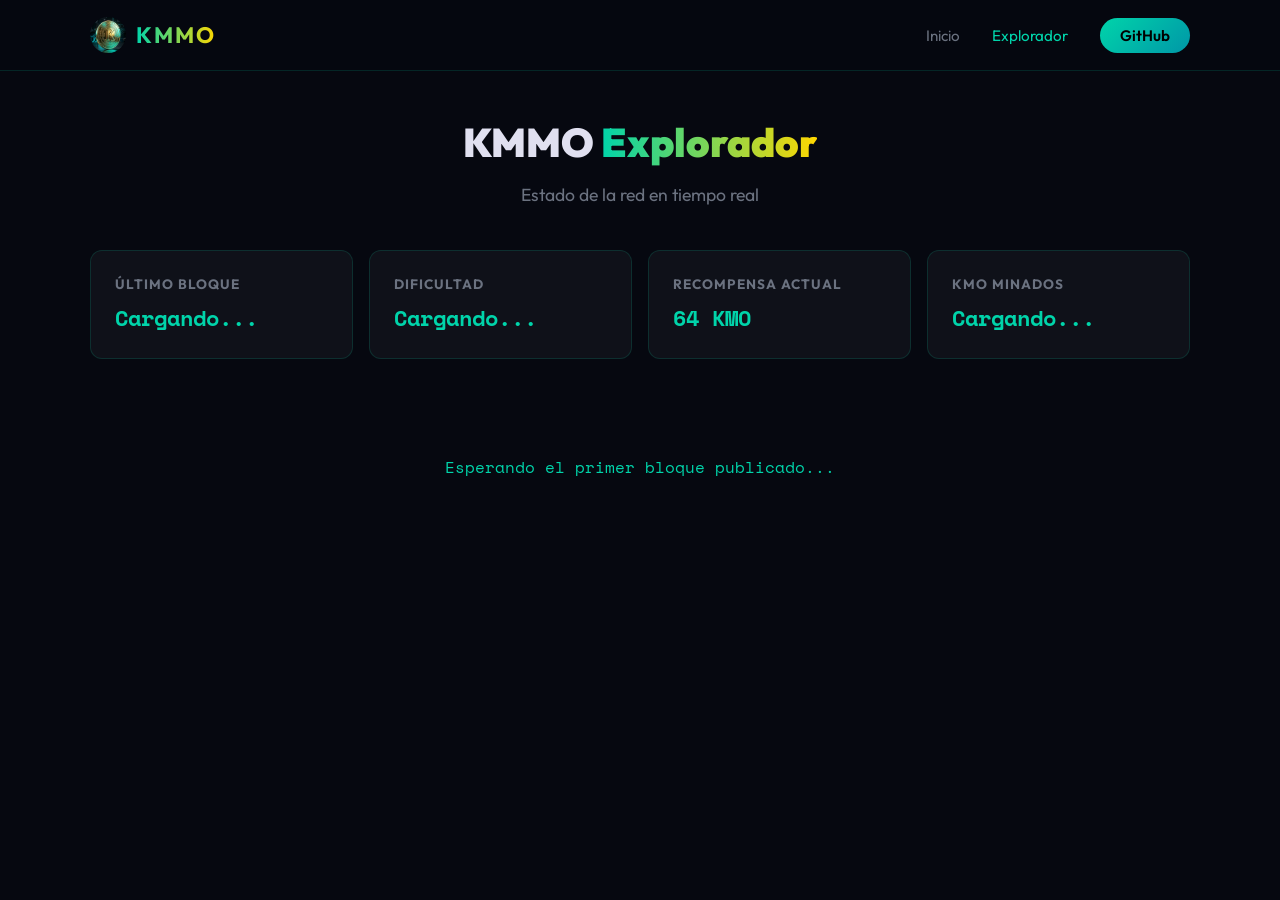
==== explorer.html @ eea8142f "Add Explorer Page" ====
<!DOCTYPE html>
<html lang="es">
<head>
  <meta charset="UTF-8" />
  <meta name="viewport" content="width=device-width, initial-scale=1.0" />
  <title>KMMO Explorer</title>
  <meta name="description" content="Explorador de bloques de KMMO - Red 100% Anónima" />
  <link rel="icon" type="image/jpg" href="logo.jpg" />
  <link rel="preconnect" href="https://fonts.googleapis.com" />
  <link href="https://fonts.googleapis.com/css2?family=Outfit:wght@300;400;600;700;900&family=Space+Mono:wght@400;700&display=swap" rel="stylesheet" />
  <link rel="stylesheet" href="style.css" />
  <style>
    /* Estilos específicos del explorador */
    #explorer-header {
      padding: 120px 2rem 40px;
      text-align: center;
      background: var(--bg);
    }
    .explorer-stats {
      display: grid;
      grid-template-columns: repeat(auto-fit, minmax(200px, 1fr));
      gap: 1rem;
      max-width: 1100px;
      margin: 0 auto 3rem;
    }
    .stat-box {
      background: var(--card);
      border: 1px solid var(--border);
      padding: 1.5rem;
      border-radius: 12px;
    }
    .stat-box h4 {
      color: var(--muted);
      font-size: 0.85rem;
      margin-bottom: 0.5rem;
      text-transform: uppercase;
      letter-spacing: 1px;
    }
    .stat-box .value {
      font-family: 'Space Mono', monospace;
      font-size: 1.4rem;
      font-weight: 700;
      color: var(--teal);
    }
    
    .blocks-container {
      max-width: 1100px;
      margin: 0 auto 5rem;
      padding: 0 2rem;
    }
    .blocks-table {
      width: 100%;
      border-collapse: separate;
      border-spacing: 0 8px;
    }
    .blocks-table th {
      text-align: left;
      padding: 0 1rem 1rem;
      color: var(--muted);
      font-size: 0.85rem;
      text-transform: uppercase;
      letter-spacing: 1px;
      border-bottom: none;
    }
    .blocks-table td {
      padding: 1rem;
      background: var(--card);
      border-top: 1px solid var(--border);
      border-bottom: 1px solid var(--border);
    }
    .blocks-table tr td:first-child {
      border-left: 1px solid var(--border);
      border-top-left-radius: 8px;
      border-bottom-left-radius: 8px;
    }
    .blocks-table tr td:last-child {
      border-right: 1px solid var(--border);
      border-top-right-radius: 8px;
      border-bottom-right-radius: 8px;
    }
    .blocks-table tr:hover td {
      background: rgba(0,212,170,0.05);
      border-color: var(--teal);
    }
    .hash-link {
      color: var(--gold);
      font-family: 'Space Mono', monospace;
      text-decoration: none;
      font-size: 0.9rem;
    }
    .hash-link:hover { text-decoration: underline; }
    .mono { font-family: 'Space Mono', monospace; color: var(--text); font-size: 0.9rem; }
    
    .loading-spinner {
      text-align: center;
      padding: 3rem;
      color: var(--teal);
      font-family: 'Space Mono', monospace;
      animation: pulse 1.5s infinite;
    }
  </style>
</head>
<body>

  <!-- Navbar -->
  <nav id="navbar" class="scrolled">
    <div class="nav-inner">
      <div class="nav-logo">
        <img src="logo.jpg" alt="KMMO Logo" class="nav-coin" />
        <span class="nav-brand">KMMO</span>
      </div>
      <ul class="nav-links">
        <li><a href="index.html">Inicio</a></li>
        <li><a href="#" style="color:var(--teal)">Explorador</a></li>
        <li><a href="https://github.com/kmmo2026/kmmo-core" target="_blank" class="btn-nav">GitHub</a></li>
      </ul>
    </div>
  </nav>

  <!-- Explorer Header -->
  <section id="explorer-header">
    <h1 class="hero-title" style="font-size: 2.5rem; margin-bottom: 1rem;">KMMO <span class="gradient-text">Explorador</span></h1>
    <p class="hero-sub" style="margin: 0 auto;">Estado de la red en tiempo real</p>
  </section>

  <!-- Stats -->
  <div class="explorer-stats">
    <div class="stat-box">
      <h4>Último Bloque</h4>
      <div class="value" id="stat-blocks">Cargando...</div>
    </div>
    <div class="stat-box">
      <h4>Dificultad</h4>
      <div class="value" id="stat-diff">Cargando...</div>
    </div>
    <div class="stat-box">
      <h4>Recompensa Actual</h4>
      <div class="value">64 KMO</div>
    </div>
    <div class="stat-box">
      <h4>KMO Minados</h4>
      <div class="value" id="stat-supply">Cargando...</div>
    </div>
  </div>

  <!-- Blocks List -->
  <div class="blocks-container">
    <div id="loading" class="loading-spinner">Sincronizando con la red KMMO...</div>
    <table class="blocks-table" id="blocks-table" style="display:none;">
      <thead>
        <tr>
          <th>Altura</th>
          <th>Hash</th>
          <th>Transacciones</th>
          <th>Minería (KMO)</th>
          <th>Fecha (UTC)</th>
        </tr>
      </thead>
      <tbody id="blocks-body">
        <!-- Generado con JS -->
      </tbody>
    </table>
  </div>

  <script>
    async function loadExplorerData() {
      try {
        // Añadimos timestamp para evitar caché
        const response = await fetch('data.json?t=' + new Date().getTime());
        if (!response.ok) throw new Error('No data yet');
        const data = await response.json();
        
        // Actualizar estadísticas
        document.getElementById('stat-blocks').innerText = data.network.blocks.toLocaleString();
        document.getElementById('stat-diff').innerText = data.network.difficulty.toFixed(4);
        
        // Calcular supply aproximado basado en la altura del bloque (64 KMO por bloque inicial)
        const supply = data.network.blocks * 64;
        document.getElementById('stat-supply').innerText = supply.toLocaleString() + ' KMO';

        // Actualizar tabla
        const tbody = document.getElementById('blocks-body');
        tbody.innerHTML = '';
        
        data.blocks.forEach(block => {
          const date = new Date(block.time * 1000).toLocaleString('es-ES', { timeZone: 'UTC' });
          const row = document.createElement('tr');
          row.innerHTML = `
            <td class="mono" style="color:var(--teal); font-weight:bold;">${block.height}</td>
            <td><a href="#" class="hash-link" title="${block.hash}">${block.hash.substring(0, 16)}...${block.hash.substring(56)}</a></td>
            <td class="mono">${block.tx_count}</td>
            <td class="mono">64.00</td>
            <td class="mono" style="color:var(--muted)">${date}</td>
          `;
          tbody.appendChild(row);
        });

        document.getElementById('loading').style.display = 'none';
        document.getElementById('blocks-table').style.display = 'table';
      } catch (err) {
        document.getElementById('loading').innerText = 'Esperando el primer bloque publicado...';
        console.error(err);
      }
    }

    // Refrescar cada 10 segundos la página por si hay archivo JSON nuevo
    loadExplorerData();
    setInterval(loadExplorerData, 10000);
  </script>
</body>
</html>
---- style.css ----
* { margin: 0; padding: 0; box-sizing: border-box; }

:root {
  --bg: #060810;
  --bg2: #0c0f1a;
  --teal: #00d4aa;
  --gold: #ffd700;
  --text: #e0e0f0;
  --muted: #6b7280;
  --card: rgba(255,255,255,0.04);
  --border: rgba(0,212,170,0.15);
}

html { scroll-behavior: smooth; }

body {
  font-family: 'Outfit', sans-serif;
  background: var(--bg);
  color: var(--text);
  overflow-x: hidden;
}

#particles {
  position: fixed;
  top: 0; left: 0;
  width: 100%; height: 100%;
  pointer-events: none;
  z-index: 0;
}

/* NAVBAR */
#navbar {
  position: fixed;
  top: 0; left: 0; right: 0;
  z-index: 100;
  padding: 0 2rem;
  transition: background 0.3s;
}
#navbar.scrolled {
  background: rgba(6,8,16,0.92);
  backdrop-filter: blur(12px);
  border-bottom: 1px solid var(--border);
}
.nav-inner {
  max-width: 1100px;
  margin: 0 auto;
  display: flex;
  align-items: center;
  justify-content: space-between;
  height: 70px;
}
.nav-logo {
  display: flex;
  align-items: center;
  gap: 10px;
}
.nav-coin {
  width: 36px;
  height: 36px;
  border-radius: 50%;
  object-fit: cover;
}
.nav-brand {
  font-size: 1.4rem;
  font-weight: 700;
  background: linear-gradient(90deg, var(--teal), var(--gold));
  -webkit-background-clip: text;
  -webkit-text-fill-color: transparent;
  letter-spacing: 2px;
}
.nav-links {
  display: flex;
  align-items: center;
  gap: 2rem;
  list-style: none;
}
.nav-links a {
  color: var(--muted);
  text-decoration: none;
  font-size: 0.95rem;
  transition: color 0.2s;
}
.nav-links a:hover { color: var(--teal); }
.btn-nav {
  background: linear-gradient(135deg, var(--teal), #0097a7);
  color: #000 !important;
  padding: 8px 20px;
  border-radius: 30px;
  font-weight: 600;
  transition: transform 0.2s, box-shadow 0.2s !important;
}
.btn-nav:hover {
  transform: translateY(-2px);
  box-shadow: 0 6px 20px rgba(0,212,170,0.4);
}

/* HERO */
#hero {
  position: relative;
  min-height: 100vh;
  display: flex;
  align-items: center;
  padding: 100px 2rem 60px;
  z-index: 1;
}
.hero-content {
  max-width: 1100px;
  margin: 0 auto;
  display: flex;
  align-items: center;
  gap: 5rem;
}
.coin-wrapper {
  position: relative;
  flex-shrink: 0;
}
.hero-coin {
  width: 340px;
  height: 340px;
  border-radius: 50%;
  object-fit: cover;
  animation: float 4s ease-in-out infinite;
  position: relative;
  z-index: 2;
  filter: drop-shadow(0 0 40px rgba(0,212,170,0.4));
}
.coin-glow {
  position: absolute;
  top: 50%; left: 50%;
  transform: translate(-50%,-50%);
  width: 360px;
  height: 360px;
  border-radius: 50%;
  background: radial-gradient(circle, rgba(0,212,170,0.2) 0%, transparent 70%);
  animation: pulse 4s ease-in-out infinite;
  z-index: 1;
}
@keyframes float {
  0%,100% { transform: translateY(0); }
  50% { transform: translateY(-20px); }
}
@keyframes pulse {
  0%,100% { transform: translate(-50%,-50%) scale(1); opacity: 0.6; }
  50% { transform: translate(-50%,-50%) scale(1.15); opacity: 1; }
}

.hero-badge {
  display: inline-block;
  background: rgba(0,212,170,0.1);
  border: 1px solid var(--border);
  color: var(--teal);
  padding: 6px 16px;
  border-radius: 30px;
  font-size: 0.82rem;
  font-weight: 600;
  letter-spacing: 0.5px;
  margin-bottom: 1.5rem;
}
.hero-title {
  font-size: 3.8rem;
  font-weight: 900;
  line-height: 1.1;
  margin-bottom: 1.2rem;
}
.gradient-text {
  background: linear-gradient(90deg, var(--teal), var(--gold));
  -webkit-background-clip: text;
  -webkit-text-fill-color: transparent;
}
.hero-sub {
  color: var(--muted);
  font-size: 1.1rem;
  line-height: 1.7;
  margin-bottom: 2rem;
  max-width: 520px;
}
.hero-buttons {
  display: flex;
  gap: 1rem;
  margin-bottom: 2.5rem;
}
.btn-primary {
  background: linear-gradient(135deg, var(--teal), #0097a7);
  color: #000;
  padding: 14px 32px;
  border-radius: 50px;
  font-weight: 700;
  text-decoration: none;
  font-size: 1rem;
  transition: transform 0.2s, box-shadow 0.2s;
  display: inline-block;
}
.btn-primary:hover {
  transform: translateY(-3px);
  box-shadow: 0 10px 30px rgba(0,212,170,0.4);
}
.btn-secondary {
  background: transparent;
  color: var(--text);
  padding: 14px 32px;
  border-radius: 50px;
  font-weight: 600;
  text-decoration: none;
  font-size: 1rem;
  border: 1px solid var(--border);
  transition: border-color 0.2s, color 0.2s;
  display: inline-block;
}
.btn-secondary:hover {
  border-color: var(--teal);
  color: var(--teal);
}
.hero-stats {
  display: flex;
  align-items: center;
  gap: 1.5rem;
}
.stat { text-align: left; }
.stat-value {
  display: block;
  font-size: 1.5rem;
  font-weight: 700;
  font-family: 'Space Mono', monospace;
  background: linear-gradient(90deg, var(--teal), var(--gold));
  -webkit-background-clip: text;
  -webkit-text-fill-color: transparent;
}
.stat-label {
  display: block;
  font-size: 0.78rem;
  color: var(--muted);
  margin-top: 2px;
}
.stat-divider {
  width: 1px;
  height: 40px;
  background: var(--border);
}
.scroll-indicator {
  position: absolute;
  bottom: 2rem;
  left: 50%;
  transform: translateX(-50%);
  animation: bounce 2s ease-in-out infinite;
}
.scroll-arrow {
  width: 24px;
  height: 24px;
  border-right: 2px solid var(--teal);
  border-bottom: 2px solid var(--teal);
  transform: rotate(45deg);
}
@keyframes bounce {
  0%,100% { transform: translateX(-50%) translateY(0); }
  50% { transform: translateX(-50%) translateY(8px); }
}

/* SECTIONS */
section { padding: 100px 2rem; position: relative; z-index: 1; }
.container { max-width: 1100px; margin: 0 auto; }
.section-header { text-align: center; margin-bottom: 4rem; }
.section-tag {
  display: inline-block;
  background: rgba(0,212,170,0.1);
  border: 1px solid var(--border);
  color: var(--teal);
  padding: 5px 14px;
  border-radius: 30px;
  font-size: 0.8rem;
  font-weight: 600;
  letter-spacing: 1px;
  text-transform: uppercase;
  margin-bottom: 1rem;
}
.section-header h2 {
  font-size: 2.6rem;
  font-weight: 800;
  line-height: 1.2;
}

/* ABOUT */
#about { background: var(--bg2); }
.features-grid {
  display: grid;
  grid-template-columns: repeat(3, 1fr);
  gap: 1.5rem;
}
.feature-card {
  background: var(--card);
  border: 1px solid var(--border);
  border-radius: 16px;
  padding: 2rem;
  transition: transform 0.3s, border-color 0.3s, box-shadow 0.3s;
}
.feature-card:hover {
  transform: translateY(-6px);
  border-color: var(--teal);
  box-shadow: 0 10px 30px rgba(0,212,170,0.1);
}
.feature-icon { font-size: 2.2rem; margin-bottom: 1rem; }
.feature-card h3 { font-size: 1.1rem; font-weight: 700; margin-bottom: 0.7rem; }
.feature-card p { color: var(--muted); font-size: 0.92rem; line-height: 1.6; }

/* TOKENOMICS */
#tokenomics { background: var(--bg); }
.tokenomics-grid {
  display: grid;
  grid-template-columns: repeat(4, 1fr);
  gap: 1.5rem;
  margin-bottom: 3rem;
}
.glass {
  background: rgba(255,255,255,0.03);
  border: 1px solid var(--border);
  border-radius: 16px;
  backdrop-filter: blur(10px);
}
.token-card {
  padding: 2rem;
  text-align: center;
  transition: transform 0.3s;
}
.token-card:hover { transform: translateY(-4px); }
.token-number {
  font-family: 'Space Mono', monospace;
  font-size: 1.8rem;
  font-weight: 700;
  margin-bottom: 0.5rem;
}
.token-label {
  font-size: 0.85rem;
  font-weight: 600;
  color: var(--text);
  margin-bottom: 0.8rem;
}
.token-card p { color: var(--muted); font-size: 0.83rem; line-height: 1.6; }

.halving-table { padding: 2rem; }
.halving-table h3 {
  font-size: 1.2rem;
  font-weight: 700;
  margin-bottom: 1.5rem;
  text-align: center;
}
table { width: 100%; border-collapse: collapse; }
th, td {
  padding: 12px 16px;
  text-align: left;
  border-bottom: 1px solid var(--border);
  font-size: 0.9rem;
}
th { color: var(--teal); font-weight: 600; font-family: 'Space Mono', monospace; }
td { color: var(--text); }
tr.muted td { color: var(--muted); }
tr:hover td { background: rgba(0,212,170,0.03); }

/* STEPS */
#mine { background: var(--bg2); }
.steps-grid {
  display: flex;
  align-items: center;
  gap: 1rem;
}
.step-card {
  flex: 1;
  background: var(--card);
  border: 1px solid var(--border);
  border-radius: 16px;
  padding: 2rem;
  text-align: center;
  transition: transform 0.3s, border-color 0.3s;
}
.step-card:hover {
  transform: translateY(-6px);
  border-color: var(--teal);
}
.step-number {
  font-family: 'Space Mono', monospace;
  font-size: 2.5rem;
  font-weight: 700;
  background: linear-gradient(135deg, var(--teal), var(--gold));
  -webkit-background-clip: text;
  -webkit-text-fill-color: transparent;
  margin-bottom: 1rem;
}
.step-card h3 { font-size: 1rem; font-weight: 700; margin-bottom: 0.6rem; }
.step-card p { color: var(--muted); font-size: 0.85rem; line-height: 1.6; }
.step-arrow { color: var(--teal); font-size: 1.5rem; flex-shrink: 0; }

/* DOWNLOAD */
#download { background: var(--bg); }
.download-box {
  display: flex;
  align-items: center;
  gap: 3rem;
  padding: 3rem;
}
.download-coin {
  width: 180px;
  height: 180px;
  border-radius: 50%;
  object-fit: cover;
  flex-shrink: 0;
  animation: float 4s ease-in-out infinite;
  filter: drop-shadow(0 0 20px rgba(0,212,170,0.3));
}
.download-text h2 { font-size: 2rem; font-weight: 800; margin-bottom: 1rem; }
.download-text p { color: var(--muted); line-height: 1.7; margin-bottom: 1.5rem; }
.download-buttons { display: flex; gap: 1rem; }

/* FOOTER */
footer {
  background: var(--bg2);
  border-top: 1px solid var(--border);
  padding: 3rem 2rem;
  position: relative;
  z-index: 1;
}
.footer-inner { text-align: center; }
.footer-brand {
  display: flex;
  align-items: center;
  justify-content: center;
  gap: 10px;
  margin-bottom: 1rem;
}
.footer-coin {
  width: 40px;
  height: 40px;
  border-radius: 50%;
  object-fit: cover;
}
.footer-brand span {
  font-size: 1.3rem;
  font-weight: 700;
  background: linear-gradient(90deg, var(--teal), var(--gold));
  -webkit-background-clip: text;
  -webkit-text-fill-color: transparent;
  letter-spacing: 2px;
}
.footer-msg { color: var(--muted); font-size: 0.9rem; line-height: 1.7; margin-bottom: 1.5rem; }
.footer-links { margin-bottom: 1.5rem; }
.footer-links a {
  color: var(--teal);
  text-decoration: none;
  font-size: 0.9rem;
  font-weight: 600;
  transition: opacity 0.2s;
}
.footer-links a:hover { opacity: 0.7; }
.footer-copy { color: var(--muted); font-size: 0.8rem; }

@media (max-width: 900px) {
  .hero-content { flex-direction: column; text-align: center; gap: 2rem; }
  .hero-coin { width: 220px; height: 220px; }
  .hero-title { font-size: 2.5rem; }
  .hero-buttons { justify-content: center; }
  .hero-stats { justify-content: center; }
  .features-grid { grid-template-columns: 1fr 1fr; }
  .tokenomics-grid { grid-template-columns: 1fr 1fr; }
  .steps-grid { flex-direction: column; }
  .step-arrow { transform: rotate(90deg); }
  .download-box { flex-direction: column; text-align: center; }
  .download-buttons { justify-content: center; }
  .nav-links { display: none; }
}
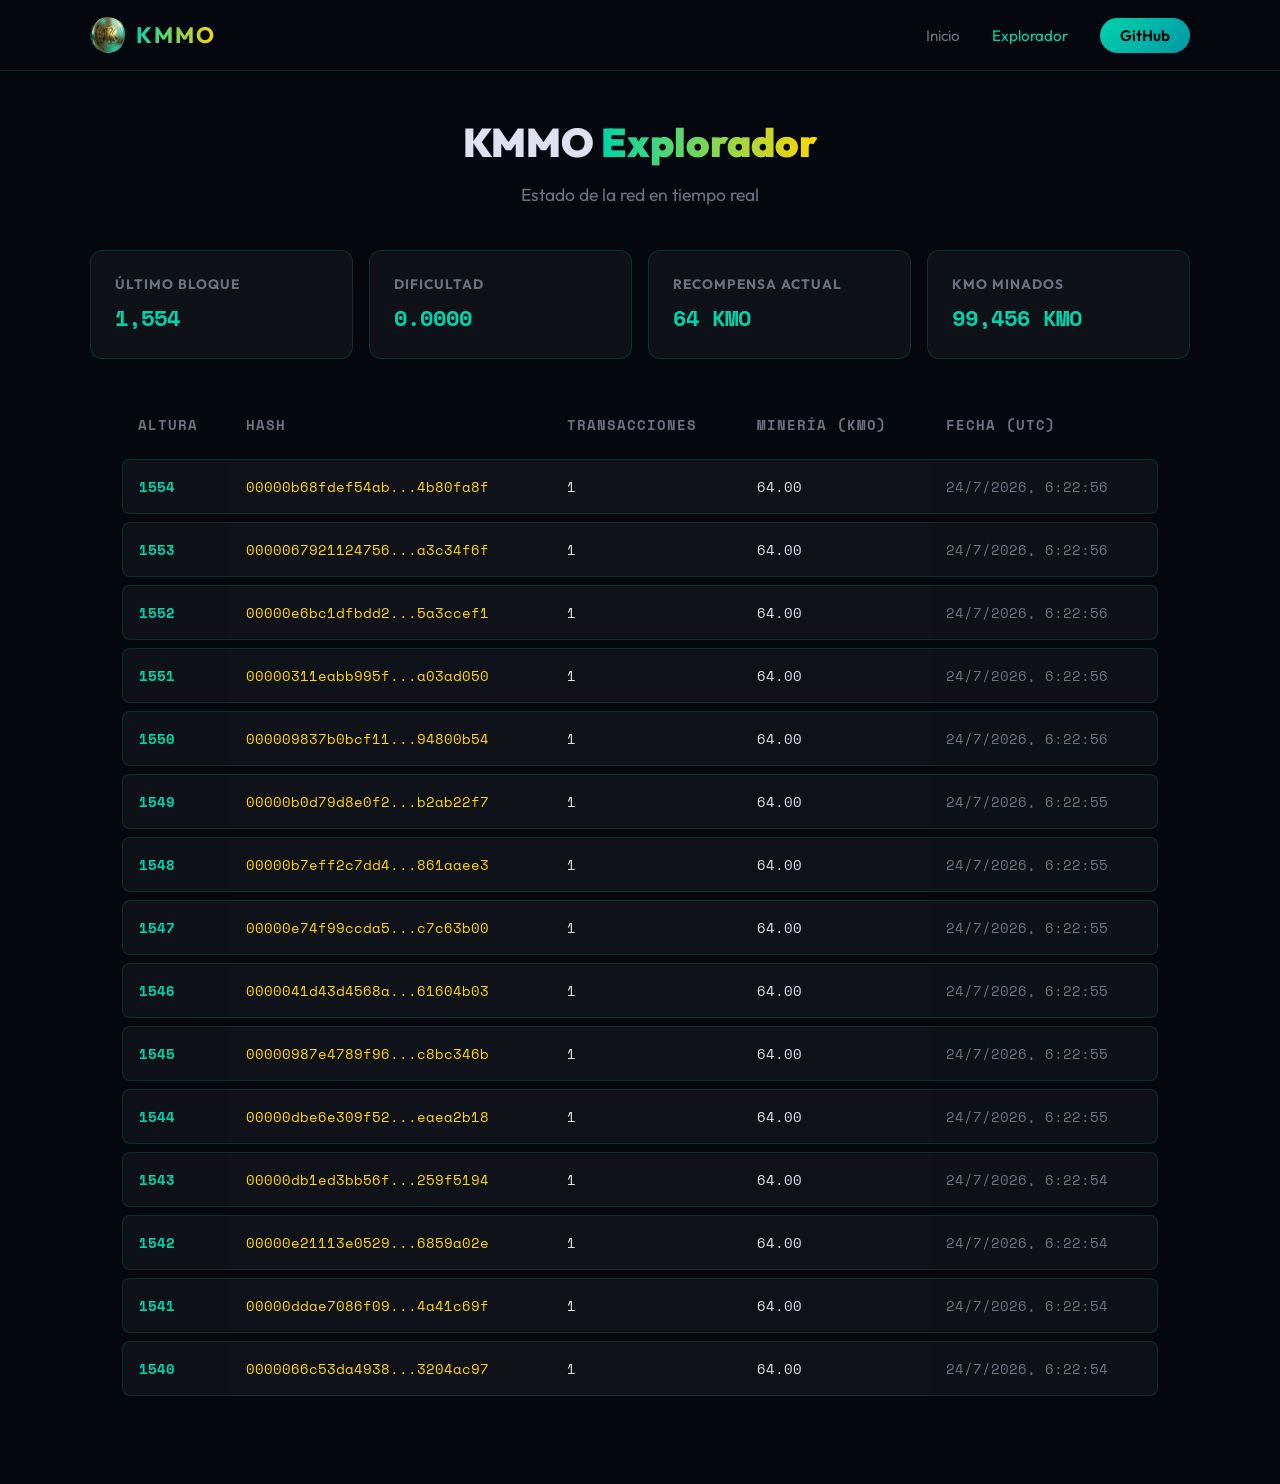
==== commit 31ecafe4: "UI: Make coin logo perfectly circular and transparent" ====
--- a/explorer.html
+++ b/explorer.html
@@ -5,7 +5,7 @@
   <meta name="viewport" content="width=device-width, initial-scale=1.0" />
   <title>KMMO Explorer</title>
   <meta name="description" content="Explorador de bloques de KMMO - Red 100% Anónima" />
-  <link rel="icon" type="image/jpg" href="logo.jpg" />
+  <link rel="icon" type="image/jpg" href="logo.png" />
   <link rel="preconnect" href="https://fonts.googleapis.com" />
   <link href="https://fonts.googleapis.com/css2?family=Outfit:wght@300;400;600;700;900&family=Space+Mono:wght@400;700&display=swap" rel="stylesheet" />
   <link rel="stylesheet" href="style.css" />
@@ -106,7 +106,7 @@
   <nav id="navbar" class="scrolled">
     <div class="nav-inner">
       <div class="nav-logo">
-        <img src="logo.jpg" alt="KMMO Logo" class="nav-coin" />
+        <img src="logo.png" alt="KMMO Logo" class="nav-coin" />
         <span class="nav-brand">KMMO</span>
       </div>
       <ul class="nav-links">
